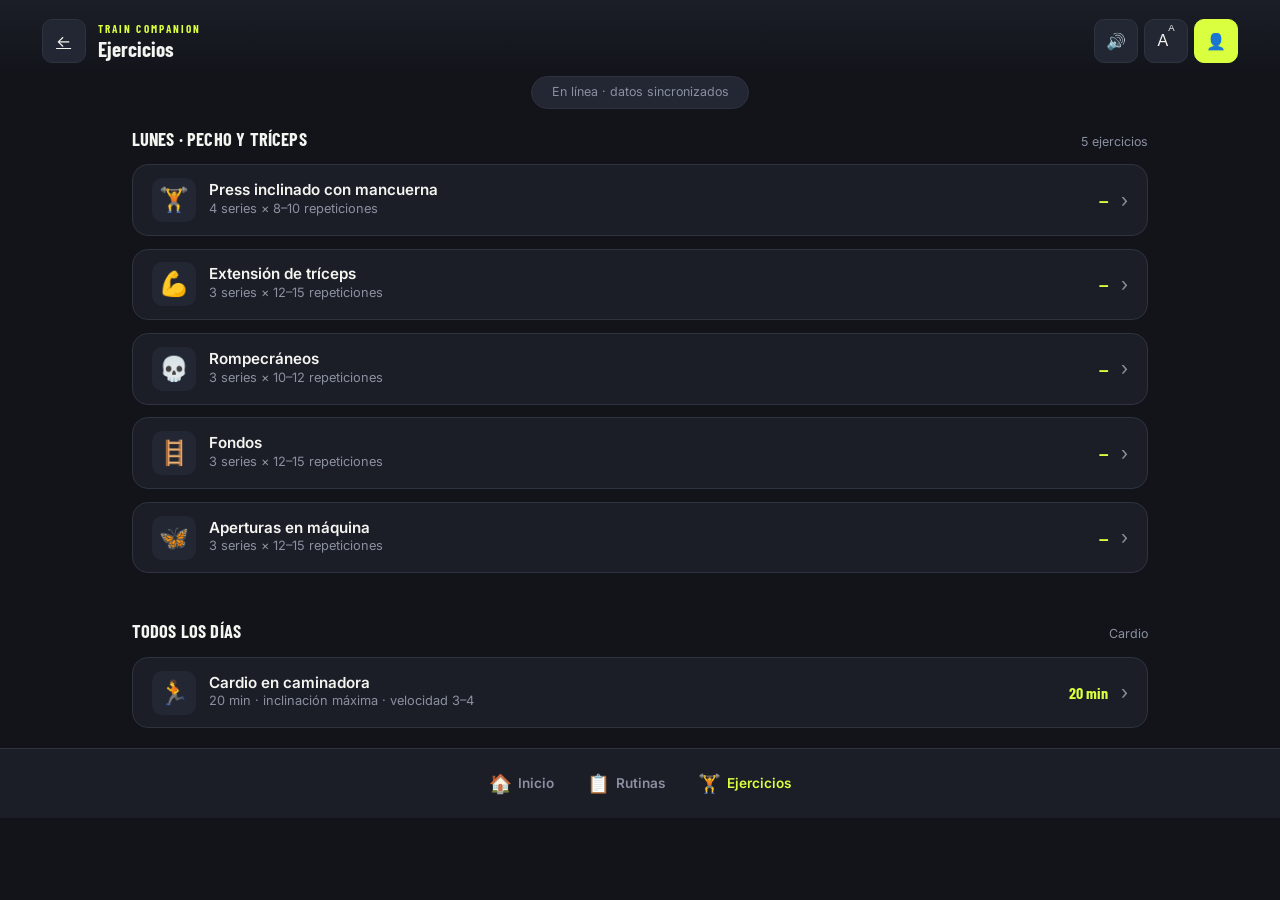
==== ejercicios.html @ c8b64808 "Rutinas y ejercicios" ====
<!DOCTYPE html>
<html lang="es">
<head>
    <meta charset="UTF-8">
    <meta name="viewport" content="width=device-width, initial-scale=1.0">
    <meta name="theme-color" content="#12141A">
    <meta name="description" content="Train Companion: directorio de ejercicios organizados por día.">
    <title>Ejercicios · Train Companion</title>
    <link rel="preconnect" href="https://fonts.googleapis.com">
    <link rel="preconnect" href="https://fonts.gstatic.com" crossorigin>
    <link href="https://fonts.googleapis.com/css2?family=Barlow+Condensed:wght@600;700;800&family=Inter:wght@400;500;600;700&display=swap" rel="stylesheet">
    <link rel="stylesheet" href="css/style.css">
    <link rel="stylesheet" href="css/ejercicios.css">
    <link rel="manifest" href="manifest.json">
</head>
<body>
    <a class="salto-contenido" href="#contenido-principal">Saltar al contenido principal</a>

    <header class="encabezado">
        <a href="index.html" class="btn-icono" aria-label="Volver al inicio">
            <span aria-hidden="true">←</span>
        </a>

        <div class="encabezado__titulo">
            <span class="encabezado__marca">TRAIN COMPANION</span>
            <h1>Ejercicios</h1>
        </div>

        <div class="controles-accesibilidad">
            <button id="btn-leer-voz" class="btn-icono" aria-label="Leer contenido en voz alta">
                <span aria-hidden="true">🔊</span>
            </button>
            <button id="btn-texto-grande" class="btn-icono" aria-label="Aumentar tamaño de texto">
                <span aria-hidden="true">A</span><span aria-hidden="true" class="btn-icono__superindice">A</span>
            </button>
            <button id="btn-perfil" class="btn-icono btn-icono--avatar" aria-label="Ver perfil de usuario">
                <span aria-hidden="true">👤</span>
            </button>
        </div>
    </header>

    <span id="estado-conexion" class="chip-estado chip-estado--offline" role="status" aria-live="polite">
        <span class="chip-estado__punto" aria-hidden="true"></span>
        Sin conexión · guardando localmente
    </span>

    <main id="contenido-principal">
        <section id="ejercicios-lunes" aria-labelledby="titulo-ejercicios-lunes">
            <div class="encabezado-seccion">
                <h2 id="titulo-ejercicios-lunes">Lunes · Pecho y tríceps</h2>
                <span class="etiqueta-seccion">5 ejercicios</span>
            </div>

            <ul class="lista-ejercicios">
                <li class="item-ejercicio">
                    <span class="icono-ejercicio" aria-hidden="true">🏋️</span>
                    <div class="detalle-ejercicio">
                        <h4>Press inclinado con mancuerna</h4>
                        <p>4 series × 8–10 repeticiones</p>
                    </div>
                    <span class="peso-ejercicio">—</span>
                    <span class="flecha-navegacion" aria-hidden="true">›</span>
                </li>
                <li class="item-ejercicio">
                    <span class="icono-ejercicio" aria-hidden="true">💪</span>
                    <div class="detalle-ejercicio">
                        <h4>Extensión de tríceps</h4>
                        <p>3 series × 12–15 repeticiones</p>
                    </div>
                    <span class="peso-ejercicio">—</span>
                    <span class="flecha-navegacion" aria-hidden="true">›</span>
                </li>
                <li class="item-ejercicio">
                    <span class="icono-ejercicio" aria-hidden="true">💀</span>
                    <div class="detalle-ejercicio">
                        <h4>Rompecráneos</h4>
                        <p>3 series × 10–12 repeticiones</p>
                    </div>
                    <span class="peso-ejercicio">—</span>
                    <span class="flecha-navegacion" aria-hidden="true">›</span>
                </li>
                <li class="item-ejercicio">
                    <span class="icono-ejercicio" aria-hidden="true">🪜</span>
                    <div class="detalle-ejercicio">
                        <h4>Fondos</h4>
                        <p>3 series × 12–15 repeticiones</p>
                    </div>
                    <span class="peso-ejercicio">—</span>
                    <span class="flecha-navegacion" aria-hidden="true">›</span>
                </li>
                <li class="item-ejercicio">
                    <span class="icono-ejercicio" aria-hidden="true">🦋</span>
                    <div class="detalle-ejercicio">
                        <h4>Aperturas en máquina</h4>
                        <p>3 series × 12–15 repeticiones</p>
                    </div>
                    <span class="peso-ejercicio">—</span>
                    <span class="flecha-navegacion" aria-hidden="true">›</span>
                </li>
            </ul>
        </section>

        <section id="ejercicios-diarios" aria-labelledby="titulo-ejercicios-diarios">
            <div class="encabezado-seccion">
                <h2 id="titulo-ejercicios-diarios">Todos los días</h2>
                <span class="etiqueta-seccion">Cardio</span>
            </div>

            <ul class="lista-ejercicios">
                <li class="item-ejercicio">
                    <span class="icono-ejercicio" aria-hidden="true">🏃</span>
                    <div class="detalle-ejercicio">
                        <h4>Cardio en caminadora</h4>
                        <p>20 min · inclinación máxima · velocidad 3–4</p>
                    </div>
                    <span class="peso-ejercicio">20 min</span>
                    <span class="flecha-navegacion" aria-hidden="true">›</span>
                </li>
            </ul>
        </section>
    </main>

    <nav id="navegacion-principal" aria-label="Navegación principal">
        <a href="index.html"><span class="icono" aria-hidden="true">🏠</span> Inicio</a>
        <a href="rutinas.html"><span class="icono" aria-hidden="true">📋</span> Rutinas</a>
        <a href="ejercicios.html" class="activo" aria-current="page"><span class="icono" aria-hidden="true">🏋️</span> Ejercicios</a>
    </nav>

    <script src="js/app.js"></script>
</body>
</html>
---- css/style.css ----
:root {
    /* Color */
    --color-fondo: #12141A;
    --color-superficie: #1B1E27;
    --color-superficie-alta: #232733;
    --color-borde: #2E3340;
    --color-texto: #F4F5F0;
    --color-texto-secundario: #8B90A0;
    --color-acento: #D9FF3E;
    --color-acento-oscuro: #9AB82C;
    --color-alerta: #FF5A3C;
    --color-exito: #4CD9A8;
 
    /* Tipografía */
    --fuente-display: "Barlow Condensed", "Arial Narrow", sans-serif;
    --fuente-cuerpo: "Inter", -apple-system, BlinkMacSystemFont, "Segoe UI", sans-serif;
 
    /* Espaciado */
    --espacio-xs: 0.4rem;
    --espacio-sm: 0.8rem;
    --espacio-md: 1.2rem;
    --espacio-lg: 1.8rem;
    --espacio-xl: 2.6rem;
 
    /* Otros */
    --radio-sm: 10px;
    --radio-md: 16px;
    --radio-lg: 22px;
    --altura-nav: 68px;
    --altura-header: 64px;
    --sombra-elevada: 0 12px 28px rgba(0, 0, 0, 0.35);
}
 
/* Modo texto grande, activado por JS */
:root.texto-grande {
    font-size: 112%;
}
 
* {
    box-sizing: border-box;
    margin: 0;
    padding: 0;
}
 
html {
    scroll-behavior: smooth;
}
 
@media (prefers-reduced-motion: reduce) {
    html {
        scroll-behavior: auto;
    }
    * {
        animation-duration: 0.001ms !important;
        transition-duration: 0.001ms !important;
    }
}
 
body {
    background-color: var(--color-fondo);
    color: var(--color-texto);
    font-family: var(--fuente-cuerpo);
    line-height: 1.5;
    padding-bottom: calc(var(--altura-nav) + var(--espacio-md));
    min-height: 100vh;
}
 
h1, h2, h3, h4 {
    font-family: var(--fuente-display);
    font-weight: 700;
    letter-spacing: 0.01em;
    text-transform: uppercase;
    line-height: 1.1;
}
 
/* Utilidad de accesibilidad: salto de contenido */
.salto-contenido {
    position: absolute;
    left: -999px;
    top: auto;
}
 
.salto-contenido:focus {
    position: fixed;
    left: var(--espacio-md);
    top: var(--espacio-md);
    z-index: 200;
    background: var(--color-acento);
    color: var(--color-fondo);
    padding: var(--espacio-sm) var(--espacio-md);
    border-radius: var(--radio-sm);
    font-weight: 700;
}
 
/* Foco visible consistente en toda la app */
a:focus-visible,
button:focus-visible {
    outline: 3px solid var(--color-acento);
    outline-offset: 2px;
    border-radius: var(--radio-sm);
}
 
/* ==========================================================================
   ENCABEZADO
   ========================================================================== */
 
.encabezado {
    display: flex;
    align-items: center;
    gap: var(--espacio-sm);
    padding: var(--espacio-md) var(--espacio-md) var(--espacio-sm);
    background: linear-gradient(180deg, var(--color-superficie) 0%, var(--color-fondo) 100%);
    position: sticky;
    top: 0;
    z-index: 50;
}
 
.encabezado__titulo {
    flex: 1;
    min-width: 0;
}
 
.encabezado__marca {
    display: block;
    font-family: var(--fuente-display);
    font-size: 0.7rem;
    font-weight: 700;
    letter-spacing: 0.18em;
    color: var(--color-acento);
}
 
.encabezado h1 {
    font-size: 1.3rem;
    text-transform: none;
    letter-spacing: normal;
    color: var(--color-texto);
    white-space: nowrap;
    overflow: hidden;
    text-overflow: ellipsis;
}
 
.controles-accesibilidad {
    display: flex;
    gap: var(--espacio-xs);
}
 
.btn-icono {
    width: 40px;
    height: 40px;
    min-width: 44px;
    min-height: 44px;
    display: flex;
    align-items: center;
    justify-content: center;
    background: var(--color-superficie-alta);
    border: 1px solid var(--color-borde);
    border-radius: var(--radio-sm);
    color: var(--color-texto);
    font-size: 1rem;
    cursor: pointer;
    transition: background 0.15s ease, transform 0.1s ease;
}
 
.btn-icono:hover {
    background: var(--color-borde);
}
 
.btn-icono:active {
    transform: scale(0.95);
}
 
.btn-icono__superindice {
    font-size: 0.6rem;
    align-self: flex-start;
    margin-top: 2px;
}
 
.btn-icono--avatar {
    background: var(--color-acento);
    color: var(--color-fondo);
    border-color: var(--color-acento);
}
 
/* Chip de estado de conexión (refleja el modo offline-first del sistema) */
.chip-estado {
    display: flex;
    align-items: center;
    gap: var(--espacio-xs);
    width: fit-content;
    margin: 0 auto var(--espacio-md);
    padding: var(--espacio-xs) var(--espacio-md);
    background: var(--color-superficie-alta);
    border: 1px solid var(--color-borde);
    border-radius: 999px;
    font-size: 0.78rem;
    color: var(--color-texto-secundario);
}
 
.chip-estado__punto {
    width: 8px;
    height: 8px;
    border-radius: 50%;
    background: var(--color-alerta);
    box-shadow: 0 0 0 0 rgba(255, 90, 60, 0.6);
    animation: pulso-estado 2s infinite;
}
 
.chip-estado--online .chip-estado__punto {
    background: var(--color-exito);
    box-shadow: 0 0 0 0 rgba(76, 217, 168, 0.6);
}
 
@keyframes pulso-estado {
    0% { box-shadow: 0 0 0 0 rgba(255, 90, 60, 0.5); }
    70% { box-shadow: 0 0 0 6px rgba(255, 90, 60, 0); }
    100% { box-shadow: 0 0 0 0 rgba(255, 90, 60, 0); }
}
 
/* ==========================================================================
   LAYOUT PRINCIPAL — mobile first
   ========================================================================== */
 
main {
    padding: 0 var(--espacio-md);
    display: flex;
    flex-direction: column;
    gap: var(--espacio-lg);
    max-width: 1100px;
    margin: 0 auto;
}
 
.encabezado-seccion {
    display: flex;
    align-items: baseline;
    justify-content: space-between;
    gap: var(--espacio-sm);
    margin-bottom: var(--espacio-sm);
    flex-wrap: wrap;
}
 
.encabezado-seccion h2 {
    font-size: 1.15rem;
}
 
.etiqueta-seccion {
    font-size: 0.78rem;
    color: var(--color-texto-secundario);
    font-family: var(--fuente-cuerpo);
}
 
section > h2 {
    font-size: 1.15rem;
    margin-bottom: var(--espacio-sm);
}
 
/* ==========================================================================
   TARJETAS DE MÉTRICA (cuadrícula flexible, 2 columnas en móvil)
   ========================================================================== */
 
.cuadricula-metricas {
    display: grid;
    grid-template-columns: repeat(2, 1fr);
    gap: var(--espacio-sm);
    margin-top: var(--espacio-md);
}
 
.tarjeta-metrica {
    background: var(--color-superficie);
    border: 1px solid var(--color-borde);
    border-radius: var(--radio-md);
    padding: var(--espacio-md);
    display: flex;
    flex-direction: column;
    gap: var(--espacio-xs);
    position: relative;
    overflow: hidden;
}
 
.tarjeta-metrica .icono {
    font-size: 1.4rem;
}
 
.tarjeta-metrica h3 {
    font-size: 0.72rem;
    color: var(--color-texto-secundario);
    text-transform: uppercase;
    letter-spacing: 0.06em;
}
 
.tarjeta-metrica p {
    font-family: var(--fuente-display);
    font-size: 1.5rem;
    font-weight: 700;
}
 
.tarjeta-metrica p strong {
    color: var(--color-texto);
}
 
.tarjeta-metrica--acento {
    background: linear-gradient(145deg, var(--color-superficie) 0%, #23271c 100%);
    border-color: var(--color-acento-oscuro);
}
 
.tarjeta-metrica--acento p strong {
    color: var(--color-acento);
}
 
/* ==========================================================================
   RUTINA DE HOY
   ========================================================================== */
 
.lista-ejercicios {
    list-style: none;
    display: flex;
    flex-direction: column;
    gap: var(--espacio-sm);
    margin-bottom: var(--espacio-md);
}
 
.item-ejercicio {
    display: flex;
    align-items: center;
    gap: var(--espacio-sm);
    background: var(--color-superficie);
    border: 1px solid var(--color-borde);
    border-radius: var(--radio-md);
    padding: var(--espacio-sm) var(--espacio-md);
    min-height: 64px;
    cursor: pointer;
    transition: background 0.15s ease, border-color 0.15s ease;
}
 
.item-ejercicio:hover,
.item-ejercicio:focus-visible {
    background: var(--color-superficie-alta);
    border-color: var(--color-acento-oscuro);
}
 
.icono-ejercicio {
    font-size: 1.5rem;
    width: 44px;
    height: 44px;
    display: flex;
    align-items: center;
    justify-content: center;
    background: var(--color-superficie-alta);
    border-radius: var(--radio-sm);
    flex-shrink: 0;
}
 
.detalle-ejercicio {
    flex: 1;
    min-width: 0;
}
 
.detalle-ejercicio h4 {
    font-size: 0.95rem;
    text-transform: none;
    letter-spacing: normal;
    font-weight: 600;
    font-family: var(--fuente-cuerpo);
}
 
.detalle-ejercicio p {
    font-size: 0.8rem;
    color: var(--color-texto-secundario);
}
 
.peso-ejercicio {
    font-family: var(--fuente-display);
    font-weight: 700;
    font-size: 1rem;
    color: var(--color-acento);
    white-space: nowrap;
}
 
.flecha-navegacion {
    color: var(--color-texto-secundario);
    font-size: 1.2rem;
}
 
.btn-principal {
    width: 100%;
    min-height: 52px;
    background: var(--color-acento);
    color: var(--color-fondo);
    border: none;
    border-radius: var(--radio-md);
    font-family: var(--fuente-display);
    font-size: 1rem;
    font-weight: 700;
    letter-spacing: 0.04em;
    text-transform: uppercase;
    cursor: pointer;
    display: flex;
    align-items: center;
    justify-content: center;
    gap: var(--espacio-xs);
    transition: transform 0.1s ease, box-shadow 0.15s ease;
}
 
.btn-principal:hover {
    box-shadow: var(--sombra-elevada);
}
 
.btn-principal:active {
    transform: scale(0.98);
}
 
/* ==========================================================================
   NAVEGACIÓN INFERIOR (estilo app nativa, zonas táctiles grandes)
   ========================================================================== */
 
#navegacion-principal {
    position: fixed;
    bottom: 0;
    left: 0;
    right: 0;
    height: var(--altura-nav);
    background: var(--color-superficie);
    border-top: 1px solid var(--color-borde);
    display: flex;
    justify-content: space-around;
    align-items: center;
    padding: 0 var(--espacio-xs);
    z-index: 100;
    overflow-x: auto;
}
 
#navegacion-principal a {
    flex: 1;
    min-width: 44px;
    min-height: 44px;
    display: flex;
    flex-direction: column;
    align-items: center;
    justify-content: center;
    gap: 2px;
    color: var(--color-texto-secundario);
    text-decoration: none;
    font-size: 0.62rem;
    font-weight: 600;
    padding: var(--espacio-xs) 2px;
}
 
#navegacion-principal a .icono {
    font-size: 1.15rem;
}
 
#navegacion-principal a.activo {
    color: var(--color-acento);
}
 
/* ==========================================================================
   BREAKPOINTS — Tablet / Escritorio
   ========================================================================== */
 
@media (min-width: 640px) {
    .cuadricula-metricas {
        grid-template-columns: repeat(4, 1fr);
    }
}
 
@media (min-width: 900px) {
    body {
        padding-bottom: var(--espacio-xl);
    }
 
    #navegacion-principal {
        position: sticky;
        top: var(--altura-header);
        height: auto;
        justify-content: center;
        gap: var(--espacio-lg);
        padding: var(--espacio-sm) var(--espacio-md);
    }
 
    #navegacion-principal a {
        flex: 0 1 auto;
        flex-direction: row;
        font-size: 0.85rem;
        gap: var(--espacio-xs);
    }
 
    main {
        padding: 0 var(--espacio-xl);
    }
}
 
@media (min-width: 1200px) {
    .encabezado,
    main {
        padding-left: var(--espacio-xl);
        padding-right: var(--espacio-xl);
    }
}
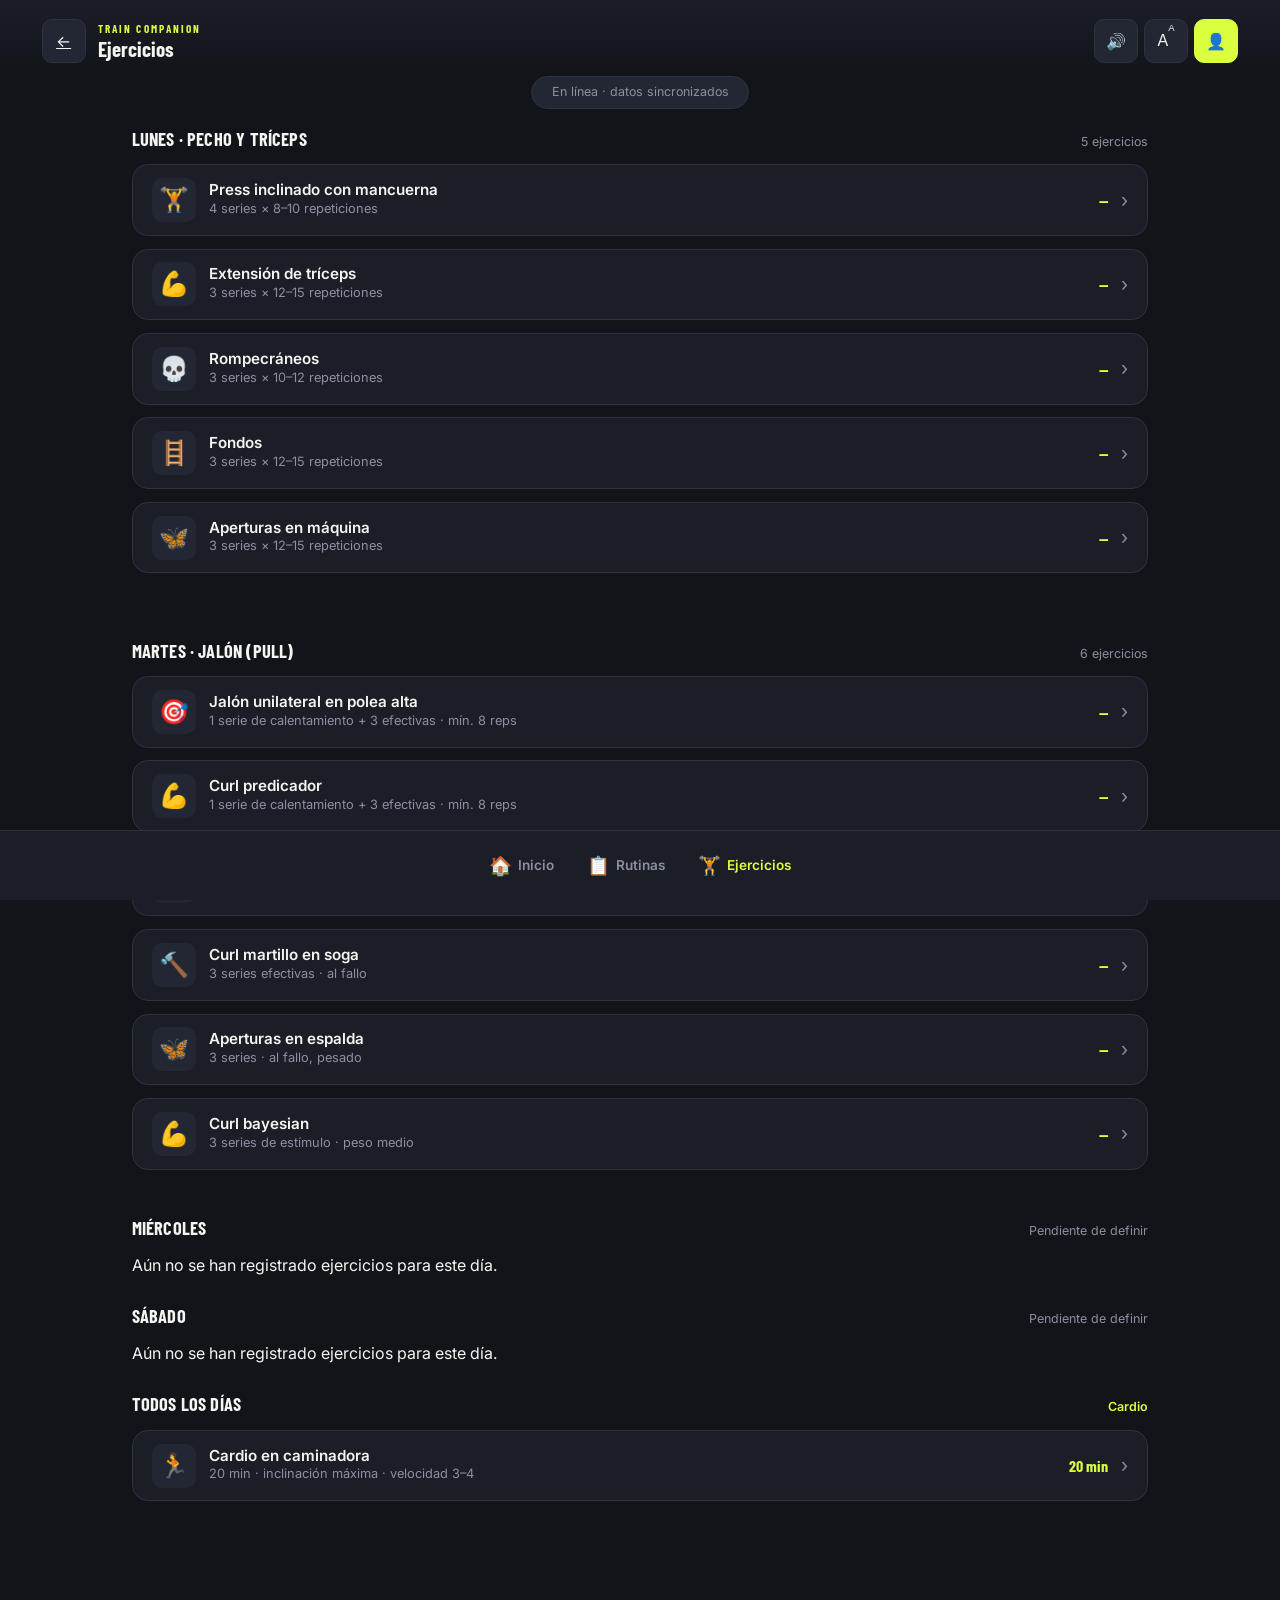
==== commit 6287cda3: "HOLA" ====
--- a/ejercicios.html
+++ b/ejercicios.html
@@ -100,6 +100,86 @@
             </ul>
         </section>
 
+        <section id="ejercicios-martes" aria-labelledby="titulo-ejercicios-martes">
+            <div class="encabezado-seccion">
+                <h2 id="titulo-ejercicios-martes">Martes · Jalón (Pull)</h2>
+                <span class="etiqueta-seccion">6 ejercicios</span>
+            </div>
+
+            <ul class="lista-ejercicios">
+                <li class="item-ejercicio">
+                    <span class="icono-ejercicio" aria-hidden="true">🎯</span>
+                    <div class="detalle-ejercicio">
+                        <h4>Jalón unilateral en polea alta</h4>
+                        <p>1 serie de calentamiento + 3 efectivas · mín. 8 reps</p>
+                    </div>
+                    <span class="peso-ejercicio">—</span>
+                    <span class="flecha-navegacion" aria-hidden="true">›</span>
+                </li>
+                <li class="item-ejercicio">
+                    <span class="icono-ejercicio" aria-hidden="true">💪</span>
+                    <div class="detalle-ejercicio">
+                        <h4>Curl predicador</h4>
+                        <p>1 serie de calentamiento + 3 efectivas · mín. 8 reps</p>
+                    </div>
+                    <span class="peso-ejercicio">—</span>
+                    <span class="flecha-navegacion" aria-hidden="true">›</span>
+                </li>
+                <li class="item-ejercicio">
+                    <span class="icono-ejercicio" aria-hidden="true">🚣</span>
+                    <div class="detalle-ejercicio">
+                        <h4>Remo</h4>
+                        <p>3 series efectivas · mín. 8 reps · pesado, al fallo</p>
+                    </div>
+                    <span class="peso-ejercicio">—</span>
+                    <span class="flecha-navegacion" aria-hidden="true">›</span>
+                </li>
+                <li class="item-ejercicio">
+                    <span class="icono-ejercicio" aria-hidden="true">🔨</span>
+                    <div class="detalle-ejercicio">
+                        <h4>Curl martillo en soga</h4>
+                        <p>3 series efectivas · al fallo</p>
+                    </div>
+                    <span class="peso-ejercicio">—</span>
+                    <span class="flecha-navegacion" aria-hidden="true">›</span>
+                </li>
+                <li class="item-ejercicio">
+                    <span class="icono-ejercicio" aria-hidden="true">🦋</span>
+                    <div class="detalle-ejercicio">
+                        <h4>Aperturas en espalda</h4>
+                        <p>3 series · al fallo, pesado</p>
+                    </div>
+                    <span class="peso-ejercicio">—</span>
+                    <span class="flecha-navegacion" aria-hidden="true">›</span>
+                </li>
+                <li class="item-ejercicio">
+                    <span class="icono-ejercicio" aria-hidden="true">💪</span>
+                    <div class="detalle-ejercicio">
+                        <h4>Curl bayesian</h4>
+                        <p>3 series de estímulo · peso medio</p>
+                    </div>
+                    <span class="peso-ejercicio">—</span>
+                    <span class="flecha-navegacion" aria-hidden="true">›</span>
+                </li>
+            </ul>
+        </section>
+
+        <section id="ejercicios-miercoles" aria-labelledby="titulo-ejercicios-miercoles">
+            <div class="encabezado-seccion">
+                <h2 id="titulo-ejercicios-miercoles">Miércoles</h2>
+                <span class="etiqueta-seccion etiqueta-seccion--pendiente">Pendiente de definir</span>
+            </div>
+            <p class="aviso-pendiente">Aún no se han registrado ejercicios para este día.</p>
+        </section>
+
+        <section id="ejercicios-sabado" aria-labelledby="titulo-ejercicios-sabado">
+            <div class="encabezado-seccion">
+                <h2 id="titulo-ejercicios-sabado">Sábado</h2>
+                <span class="etiqueta-seccion etiqueta-seccion--pendiente">Pendiente de definir</span>
+            </div>
+            <p class="aviso-pendiente">Aún no se han registrado ejercicios para este día.</p>
+        </section>
+
         <section id="ejercicios-diarios" aria-labelledby="titulo-ejercicios-diarios">
             <div class="encabezado-seccion">
                 <h2 id="titulo-ejercicios-diarios">Todos los días</h2>
--- a/css/ejercicios.css
+++ b/css/ejercicios.css
@@ -0,0 +1,15 @@
+/* ==========================================================================
+   EJERCICIOS.HTML — Estilos específicos del directorio de ejercicios
+   Reutiliza .lista-ejercicios y .item-ejercicio definidos en style.css;
+   aquí solo se ajusta el espaciado entre secciones agrupadas por día.
+   ========================================================================== */
+
+#ejercicios-lunes,
+#ejercicios-diarios {
+    margin-bottom: var(--espacio-md);
+}
+
+#ejercicios-diarios .etiqueta-seccion {
+    color: var(--color-acento);
+    font-weight: 600;
+}
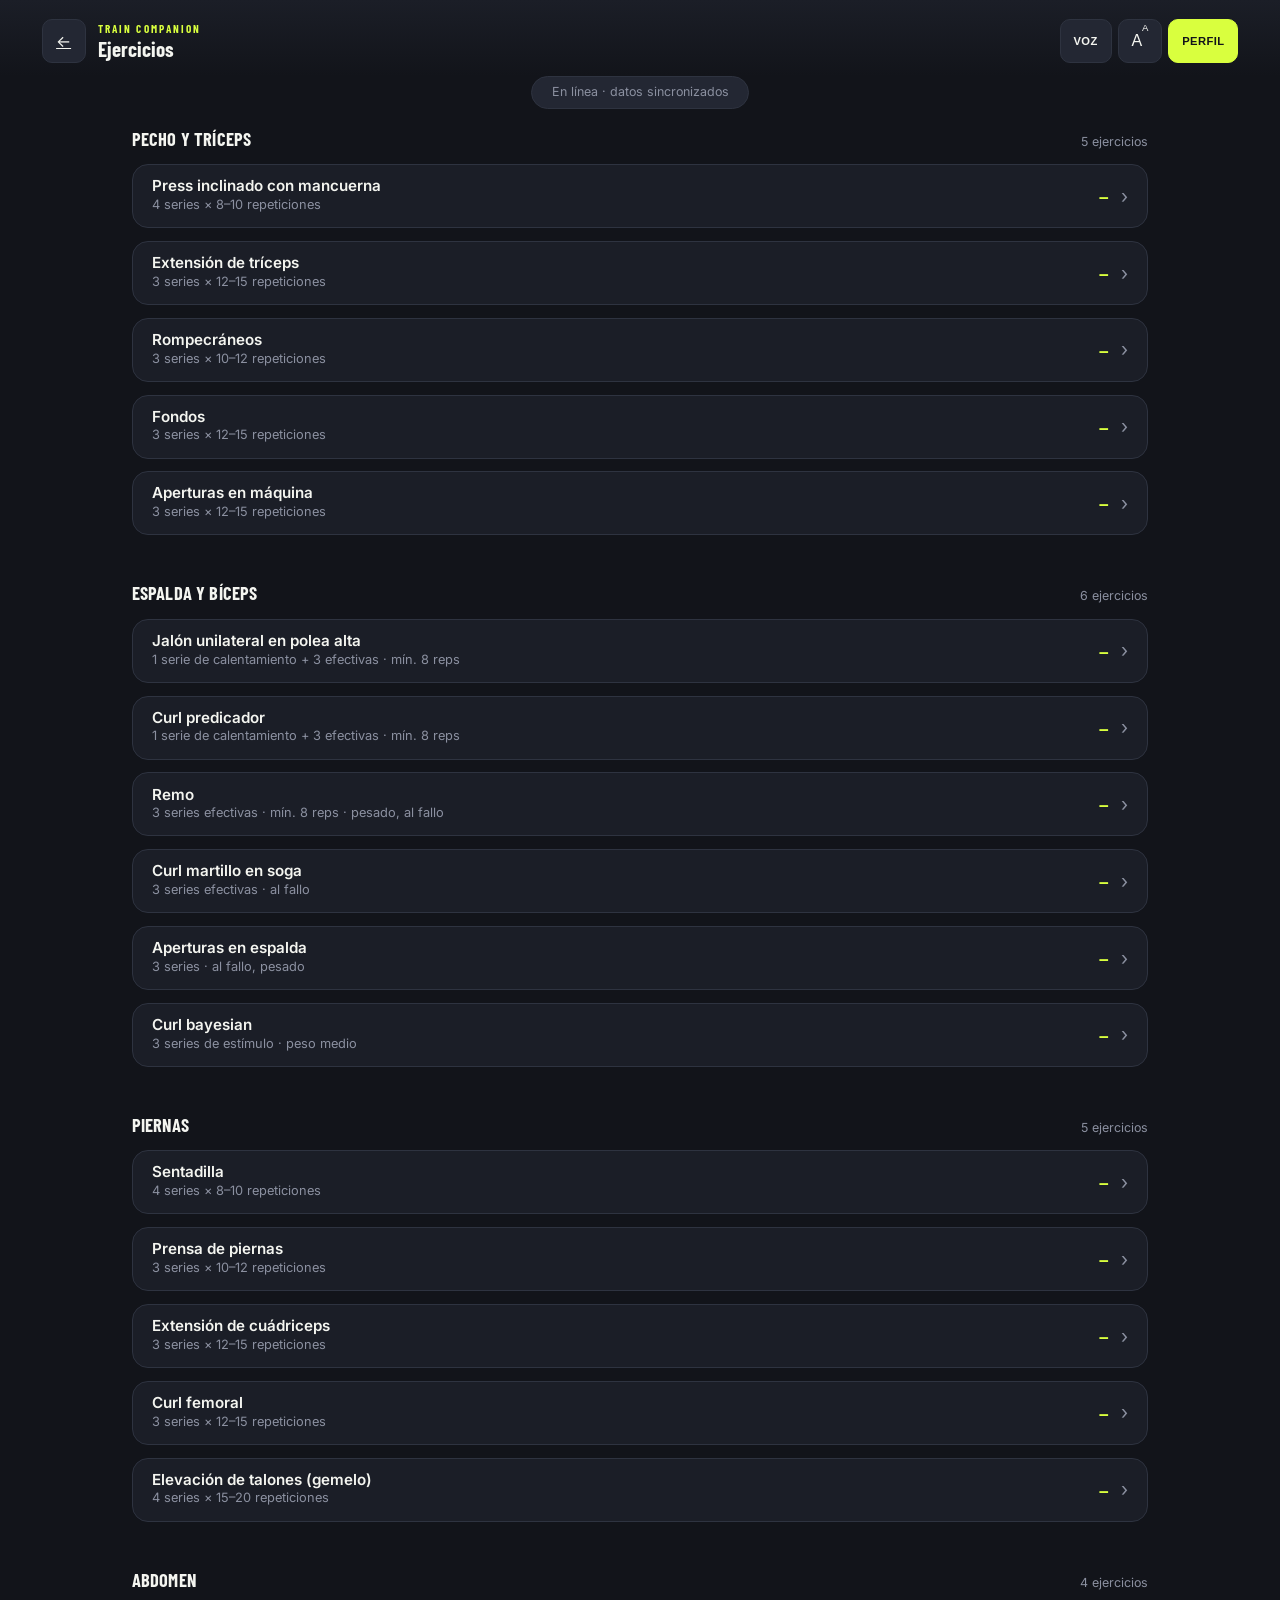
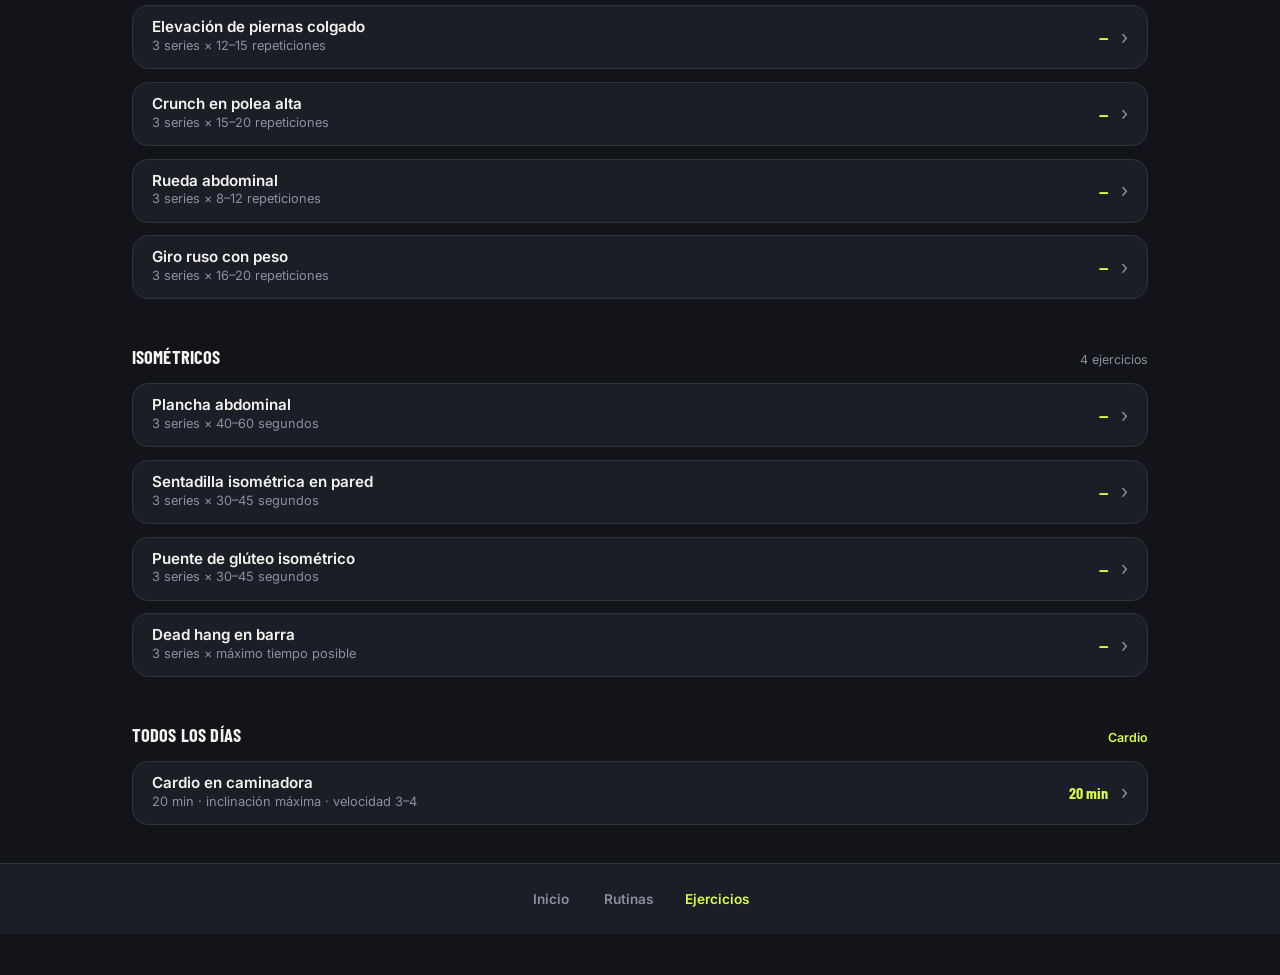
==== commit cfecb689: "OA" ====
--- a/ejercicios.html
+++ b/ejercicios.html
@@ -4,7 +4,7 @@
     <meta charset="UTF-8">
     <meta name="viewport" content="width=device-width, initial-scale=1.0">
     <meta name="theme-color" content="#12141A">
-    <meta name="description" content="Train Companion: directorio de ejercicios organizados por día.">
+    <meta name="description" content="Train Companion: directorio de ejercicios organizados por grupo muscular.">
     <title>Ejercicios · Train Companion</title>
     <link rel="preconnect" href="https://fonts.googleapis.com">
     <link rel="preconnect" href="https://fonts.gstatic.com" crossorigin>
@@ -17,8 +17,8 @@
     <a class="salto-contenido" href="#contenido-principal">Saltar al contenido principal</a>
 
     <header class="encabezado">
-        <a href="index.html" class="btn-icono" aria-label="Volver al inicio">
-            <span aria-hidden="true">←</span>
+        <a href="inicio.html" class="btn-icono" aria-label="Volver al inicio">
+            <span aria-hidden="true">&larr;</span>
         </a>
 
         <div class="encabezado__titulo">
@@ -27,14 +27,14 @@
         </div>
 
         <div class="controles-accesibilidad">
-            <button id="btn-leer-voz" class="btn-icono" aria-label="Leer contenido en voz alta">
-                <span aria-hidden="true">🔊</span>
+            <button id="btn-leer-voz" class="btn-icono btn-icono--texto" aria-label="Leer contenido en voz alta">
+                Voz
             </button>
             <button id="btn-texto-grande" class="btn-icono" aria-label="Aumentar tamaño de texto">
                 <span aria-hidden="true">A</span><span aria-hidden="true" class="btn-icono__superindice">A</span>
             </button>
-            <button id="btn-perfil" class="btn-icono btn-icono--avatar" aria-label="Ver perfil de usuario">
-                <span aria-hidden="true">👤</span>
+            <button id="btn-perfil" class="btn-icono btn-icono--avatar btn-icono--texto" aria-label="Ver perfil de usuario">
+                Perfil
             </button>
         </div>
     </header>
@@ -45,15 +45,14 @@
     </span>
 
     <main id="contenido-principal">
-        <section id="ejercicios-lunes" aria-labelledby="titulo-ejercicios-lunes">
-            <div class="encabezado-seccion">
-                <h2 id="titulo-ejercicios-lunes">Lunes · Pecho y tríceps</h2>
+        <section id="ejercicios-pecho" aria-labelledby="titulo-ejercicios-pecho">
+            <div class="encabezado-seccion">
+                <h2 id="titulo-ejercicios-pecho">Pecho y tríceps</h2>
                 <span class="etiqueta-seccion">5 ejercicios</span>
             </div>
 
             <ul class="lista-ejercicios">
                 <li class="item-ejercicio">
-                    <span class="icono-ejercicio" aria-hidden="true">🏋️</span>
                     <div class="detalle-ejercicio">
                         <h4>Press inclinado con mancuerna</h4>
                         <p>4 series × 8–10 repeticiones</p>
@@ -62,7 +61,6 @@
                     <span class="flecha-navegacion" aria-hidden="true">›</span>
                 </li>
                 <li class="item-ejercicio">
-                    <span class="icono-ejercicio" aria-hidden="true">💪</span>
                     <div class="detalle-ejercicio">
                         <h4>Extensión de tríceps</h4>
                         <p>3 series × 12–15 repeticiones</p>
@@ -71,7 +69,6 @@
                     <span class="flecha-navegacion" aria-hidden="true">›</span>
                 </li>
                 <li class="item-ejercicio">
-                    <span class="icono-ejercicio" aria-hidden="true">💀</span>
                     <div class="detalle-ejercicio">
                         <h4>Rompecráneos</h4>
                         <p>3 series × 10–12 repeticiones</p>
@@ -80,7 +77,6 @@
                     <span class="flecha-navegacion" aria-hidden="true">›</span>
                 </li>
                 <li class="item-ejercicio">
-                    <span class="icono-ejercicio" aria-hidden="true">🪜</span>
                     <div class="detalle-ejercicio">
                         <h4>Fondos</h4>
                         <p>3 series × 12–15 repeticiones</p>
@@ -89,7 +85,6 @@
                     <span class="flecha-navegacion" aria-hidden="true">›</span>
                 </li>
                 <li class="item-ejercicio">
-                    <span class="icono-ejercicio" aria-hidden="true">🦋</span>
                     <div class="detalle-ejercicio">
                         <h4>Aperturas en máquina</h4>
                         <p>3 series × 12–15 repeticiones</p>
@@ -100,15 +95,14 @@
             </ul>
         </section>
 
-        <section id="ejercicios-martes" aria-labelledby="titulo-ejercicios-martes">
-            <div class="encabezado-seccion">
-                <h2 id="titulo-ejercicios-martes">Martes · Jalón (Pull)</h2>
+        <section id="ejercicios-espalda" aria-labelledby="titulo-ejercicios-espalda">
+            <div class="encabezado-seccion">
+                <h2 id="titulo-ejercicios-espalda">Espalda y bíceps</h2>
                 <span class="etiqueta-seccion">6 ejercicios</span>
             </div>
 
             <ul class="lista-ejercicios">
                 <li class="item-ejercicio">
-                    <span class="icono-ejercicio" aria-hidden="true">🎯</span>
                     <div class="detalle-ejercicio">
                         <h4>Jalón unilateral en polea alta</h4>
                         <p>1 serie de calentamiento + 3 efectivas · mín. 8 reps</p>
@@ -117,7 +111,6 @@
                     <span class="flecha-navegacion" aria-hidden="true">›</span>
                 </li>
                 <li class="item-ejercicio">
-                    <span class="icono-ejercicio" aria-hidden="true">💪</span>
                     <div class="detalle-ejercicio">
                         <h4>Curl predicador</h4>
                         <p>1 serie de calentamiento + 3 efectivas · mín. 8 reps</p>
@@ -126,7 +119,6 @@
                     <span class="flecha-navegacion" aria-hidden="true">›</span>
                 </li>
                 <li class="item-ejercicio">
-                    <span class="icono-ejercicio" aria-hidden="true">🚣</span>
                     <div class="detalle-ejercicio">
                         <h4>Remo</h4>
                         <p>3 series efectivas · mín. 8 reps · pesado, al fallo</p>
@@ -135,7 +127,6 @@
                     <span class="flecha-navegacion" aria-hidden="true">›</span>
                 </li>
                 <li class="item-ejercicio">
-                    <span class="icono-ejercicio" aria-hidden="true">🔨</span>
                     <div class="detalle-ejercicio">
                         <h4>Curl martillo en soga</h4>
                         <p>3 series efectivas · al fallo</p>
@@ -144,7 +135,6 @@
                     <span class="flecha-navegacion" aria-hidden="true">›</span>
                 </li>
                 <li class="item-ejercicio">
-                    <span class="icono-ejercicio" aria-hidden="true">🦋</span>
                     <div class="detalle-ejercicio">
                         <h4>Aperturas en espalda</h4>
                         <p>3 series · al fallo, pesado</p>
@@ -153,7 +143,6 @@
                     <span class="flecha-navegacion" aria-hidden="true">›</span>
                 </li>
                 <li class="item-ejercicio">
-                    <span class="icono-ejercicio" aria-hidden="true">💪</span>
                     <div class="detalle-ejercicio">
                         <h4>Curl bayesian</h4>
                         <p>3 series de estímulo · peso medio</p>
@@ -164,20 +153,138 @@
             </ul>
         </section>
 
-        <section id="ejercicios-miercoles" aria-labelledby="titulo-ejercicios-miercoles">
-            <div class="encabezado-seccion">
-                <h2 id="titulo-ejercicios-miercoles">Miércoles</h2>
-                <span class="etiqueta-seccion etiqueta-seccion--pendiente">Pendiente de definir</span>
-            </div>
-            <p class="aviso-pendiente">Aún no se han registrado ejercicios para este día.</p>
-        </section>
-
-        <section id="ejercicios-sabado" aria-labelledby="titulo-ejercicios-sabado">
-            <div class="encabezado-seccion">
-                <h2 id="titulo-ejercicios-sabado">Sábado</h2>
-                <span class="etiqueta-seccion etiqueta-seccion--pendiente">Pendiente de definir</span>
-            </div>
-            <p class="aviso-pendiente">Aún no se han registrado ejercicios para este día.</p>
+        <section id="ejercicios-piernas" aria-labelledby="titulo-ejercicios-piernas">
+            <div class="encabezado-seccion">
+                <h2 id="titulo-ejercicios-piernas">Piernas</h2>
+                <span class="etiqueta-seccion">5 ejercicios</span>
+            </div>
+
+            <ul class="lista-ejercicios">
+                <li class="item-ejercicio">
+                    <div class="detalle-ejercicio">
+                        <h4>Sentadilla</h4>
+                        <p>4 series × 8–10 repeticiones</p>
+                    </div>
+                    <span class="peso-ejercicio">—</span>
+                    <span class="flecha-navegacion" aria-hidden="true">›</span>
+                </li>
+                <li class="item-ejercicio">
+                    <div class="detalle-ejercicio">
+                        <h4>Prensa de piernas</h4>
+                        <p>3 series × 10–12 repeticiones</p>
+                    </div>
+                    <span class="peso-ejercicio">—</span>
+                    <span class="flecha-navegacion" aria-hidden="true">›</span>
+                </li>
+                <li class="item-ejercicio">
+                    <div class="detalle-ejercicio">
+                        <h4>Extensión de cuádriceps</h4>
+                        <p>3 series × 12–15 repeticiones</p>
+                    </div>
+                    <span class="peso-ejercicio">—</span>
+                    <span class="flecha-navegacion" aria-hidden="true">›</span>
+                </li>
+                <li class="item-ejercicio">
+                    <div class="detalle-ejercicio">
+                        <h4>Curl femoral</h4>
+                        <p>3 series × 12–15 repeticiones</p>
+                    </div>
+                    <span class="peso-ejercicio">—</span>
+                    <span class="flecha-navegacion" aria-hidden="true">›</span>
+                </li>
+                <li class="item-ejercicio">
+                    <div class="detalle-ejercicio">
+                        <h4>Elevación de talones (gemelo)</h4>
+                        <p>4 series × 15–20 repeticiones</p>
+                    </div>
+                    <span class="peso-ejercicio">—</span>
+                    <span class="flecha-navegacion" aria-hidden="true">›</span>
+                </li>
+            </ul>
+        </section>
+
+        <section id="ejercicios-abdomen" aria-labelledby="titulo-ejercicios-abdomen">
+            <div class="encabezado-seccion">
+                <h2 id="titulo-ejercicios-abdomen">Abdomen</h2>
+                <span class="etiqueta-seccion">4 ejercicios</span>
+            </div>
+
+            <ul class="lista-ejercicios">
+                <li class="item-ejercicio">
+                    <div class="detalle-ejercicio">
+                        <h4>Elevación de piernas colgado</h4>
+                        <p>3 series × 12–15 repeticiones</p>
+                    </div>
+                    <span class="peso-ejercicio">—</span>
+                    <span class="flecha-navegacion" aria-hidden="true">›</span>
+                </li>
+                <li class="item-ejercicio">
+                    <div class="detalle-ejercicio">
+                        <h4>Crunch en polea alta</h4>
+                        <p>3 series × 15–20 repeticiones</p>
+                    </div>
+                    <span class="peso-ejercicio">—</span>
+                    <span class="flecha-navegacion" aria-hidden="true">›</span>
+                </li>
+                <li class="item-ejercicio">
+                    <div class="detalle-ejercicio">
+                        <h4>Rueda abdominal</h4>
+                        <p>3 series × 8–12 repeticiones</p>
+                    </div>
+                    <span class="peso-ejercicio">—</span>
+                    <span class="flecha-navegacion" aria-hidden="true">›</span>
+                </li>
+                <li class="item-ejercicio">
+                    <div class="detalle-ejercicio">
+                        <h4>Giro ruso con peso</h4>
+                        <p>3 series × 16–20 repeticiones</p>
+                    </div>
+                    <span class="peso-ejercicio">—</span>
+                    <span class="flecha-navegacion" aria-hidden="true">›</span>
+                </li>
+            </ul>
+        </section>
+
+        <section id="ejercicios-isometricos" aria-labelledby="titulo-ejercicios-isometricos">
+            <div class="encabezado-seccion">
+                <h2 id="titulo-ejercicios-isometricos">Isométricos</h2>
+                <span class="etiqueta-seccion">4 ejercicios</span>
+            </div>
+
+            <ul class="lista-ejercicios">
+                <li class="item-ejercicio">
+                    <div class="detalle-ejercicio">
+                        <h4>Plancha abdominal</h4>
+                        <p>3 series × 40–60 segundos</p>
+                    </div>
+                    <span class="peso-ejercicio">—</span>
+                    <span class="flecha-navegacion" aria-hidden="true">›</span>
+                </li>
+                <li class="item-ejercicio">
+                    <div class="detalle-ejercicio">
+                        <h4>Sentadilla isométrica en pared</h4>
+                        <p>3 series × 30–45 segundos</p>
+                    </div>
+                    <span class="peso-ejercicio">—</span>
+                    <span class="flecha-navegacion" aria-hidden="true">›</span>
+                </li>
+                <li class="item-ejercicio">
+                    <div class="detalle-ejercicio">
+                        <h4>Puente de glúteo isométrico</h4>
+                        <p>3 series × 30–45 segundos</p>
+                    </div>
+                    <span class="peso-ejercicio">—</span>
+                    <span class="flecha-navegacion" aria-hidden="true">›</span>
+                </li>
+                <li class="item-ejercicio">
+                    <div class="detalle-ejercicio">
+                        <h4>Dead hang en barra</h4>
+                        <p>3 series × máximo tiempo posible</p>
+                    </div>
+                    <span class="peso-ejercicio">—</span>
+                    <span class="flecha-navegacion" aria-hidden="true">›</span>
+                </li>
+            </ul>
         </section>
 
         <section id="ejercicios-diarios" aria-labelledby="titulo-ejercicios-diarios">
@@ -188,7 +295,6 @@
 
             <ul class="lista-ejercicios">
                 <li class="item-ejercicio">
-                    <span class="icono-ejercicio" aria-hidden="true">🏃</span>
                     <div class="detalle-ejercicio">
                         <h4>Cardio en caminadora</h4>
                         <p>20 min · inclinación máxima · velocidad 3–4</p>
@@ -201,9 +307,9 @@
     </main>
 
     <nav id="navegacion-principal" aria-label="Navegación principal">
-        <a href="index.html"><span class="icono" aria-hidden="true">🏠</span> Inicio</a>
-        <a href="rutinas.html"><span class="icono" aria-hidden="true">📋</span> Rutinas</a>
-        <a href="ejercicios.html" class="activo" aria-current="page"><span class="icono" aria-hidden="true">🏋️</span> Ejercicios</a>
+        <a href="inicio.html">Inicio</a>
+        <a href="rutinas.html">Rutinas</a>
+        <a href="ejercicios.html" class="activo" aria-current="page">Ejercicios</a>
     </nav>
 
     <script src="js/app.js"></script>
--- a/css/style.css
+++ b/css/style.css
@@ -1,3 +1,10 @@
+/* ==========================================================================
+   TRAIN COMPANION — Sistema de diseño
+   Paleta: fondo casi-negro azulado, acento lima eléctrico (energía/gym),
+   acento naranja (calor/esfuerzo). Tipografía condensada para números
+   y titulares (carácter deportivo), Inter para lectura de datos.
+   ========================================================================== */
+
 :root {
     /* Color */
     --color-fondo: #12141A;
@@ -10,18 +17,18 @@
     --color-acento-oscuro: #9AB82C;
     --color-alerta: #FF5A3C;
     --color-exito: #4CD9A8;
- 
+
     /* Tipografía */
     --fuente-display: "Barlow Condensed", "Arial Narrow", sans-serif;
     --fuente-cuerpo: "Inter", -apple-system, BlinkMacSystemFont, "Segoe UI", sans-serif;
- 
+
     /* Espaciado */
     --espacio-xs: 0.4rem;
     --espacio-sm: 0.8rem;
     --espacio-md: 1.2rem;
     --espacio-lg: 1.8rem;
     --espacio-xl: 2.6rem;
- 
+
     /* Otros */
     --radio-sm: 10px;
     --radio-md: 16px;
@@ -30,22 +37,29 @@
     --altura-header: 64px;
     --sombra-elevada: 0 12px 28px rgba(0, 0, 0, 0.35);
 }
- 
+
 /* Modo texto grande, activado por JS */
 :root.texto-grande {
     font-size: 112%;
 }
- 
+
 * {
     box-sizing: border-box;
     margin: 0;
     padding: 0;
 }
- 
+
 html {
     scroll-behavior: smooth;
-}
- 
+    -webkit-text-size-adjust: 100%;
+}
+
+html,
+body {
+    max-width: 100%;
+    overflow-x: hidden;
+}
+
 @media (prefers-reduced-motion: reduce) {
     html {
         scroll-behavior: auto;
@@ -55,7 +69,7 @@
         transition-duration: 0.001ms !important;
     }
 }
- 
+
 body {
     background-color: var(--color-fondo);
     color: var(--color-texto);
@@ -64,7 +78,7 @@
     padding-bottom: calc(var(--altura-nav) + var(--espacio-md));
     min-height: 100vh;
 }
- 
+
 h1, h2, h3, h4 {
     font-family: var(--fuente-display);
     font-weight: 700;
@@ -72,14 +86,14 @@
     text-transform: uppercase;
     line-height: 1.1;
 }
- 
+
 /* Utilidad de accesibilidad: salto de contenido */
 .salto-contenido {
     position: absolute;
     left: -999px;
     top: auto;
 }
- 
+
 .salto-contenido:focus {
     position: fixed;
     left: var(--espacio-md);
@@ -91,7 +105,7 @@
     border-radius: var(--radio-sm);
     font-weight: 700;
 }
- 
+
 /* Foco visible consistente en toda la app */
 a:focus-visible,
 button:focus-visible {
@@ -99,11 +113,11 @@
     outline-offset: 2px;
     border-radius: var(--radio-sm);
 }
- 
+
 /* ==========================================================================
    ENCABEZADO
    ========================================================================== */
- 
+
 .encabezado {
     display: flex;
     align-items: center;
@@ -114,12 +128,12 @@
     top: 0;
     z-index: 50;
 }
- 
+
 .encabezado__titulo {
     flex: 1;
     min-width: 0;
 }
- 
+
 .encabezado__marca {
     display: block;
     font-family: var(--fuente-display);
@@ -128,7 +142,7 @@
     letter-spacing: 0.18em;
     color: var(--color-acento);
 }
- 
+
 .encabezado h1 {
     font-size: 1.3rem;
     text-transform: none;
@@ -138,12 +152,12 @@
     overflow: hidden;
     text-overflow: ellipsis;
 }
- 
+
 .controles-accesibilidad {
     display: flex;
     gap: var(--espacio-xs);
 }
- 
+
 .btn-icono {
     width: 40px;
     height: 40px;
@@ -160,27 +174,37 @@
     cursor: pointer;
     transition: background 0.15s ease, transform 0.1s ease;
 }
- 
+
 .btn-icono:hover {
     background: var(--color-borde);
 }
- 
+
 .btn-icono:active {
     transform: scale(0.95);
 }
- 
+
 .btn-icono__superindice {
     font-size: 0.6rem;
     align-self: flex-start;
     margin-top: 2px;
 }
- 
+
 .btn-icono--avatar {
     background: var(--color-acento);
     color: var(--color-fondo);
     border-color: var(--color-acento);
 }
- 
+
+.btn-icono--texto {
+    width: auto;
+    padding: 0 var(--espacio-sm);
+    font-size: 0.7rem;
+    font-weight: 700;
+    text-transform: uppercase;
+    letter-spacing: 0.04em;
+    white-space: nowrap;
+}
+
 /* Chip de estado de conexión (refleja el modo offline-first del sistema) */
 .chip-estado {
     display: flex;
@@ -195,7 +219,7 @@
     font-size: 0.78rem;
     color: var(--color-texto-secundario);
 }
- 
+
 .chip-estado__punto {
     width: 8px;
     height: 8px;
@@ -204,22 +228,22 @@
     box-shadow: 0 0 0 0 rgba(255, 90, 60, 0.6);
     animation: pulso-estado 2s infinite;
 }
- 
+
 .chip-estado--online .chip-estado__punto {
     background: var(--color-exito);
     box-shadow: 0 0 0 0 rgba(76, 217, 168, 0.6);
 }
- 
+
 @keyframes pulso-estado {
     0% { box-shadow: 0 0 0 0 rgba(255, 90, 60, 0.5); }
     70% { box-shadow: 0 0 0 6px rgba(255, 90, 60, 0); }
     100% { box-shadow: 0 0 0 0 rgba(255, 90, 60, 0); }
 }
- 
+
 /* ==========================================================================
    LAYOUT PRINCIPAL — mobile first
    ========================================================================== */
- 
+
 main {
     padding: 0 var(--espacio-md);
     display: flex;
@@ -228,7 +252,7 @@
     max-width: 1100px;
     margin: 0 auto;
 }
- 
+
 .encabezado-seccion {
     display: flex;
     align-items: baseline;
@@ -237,33 +261,33 @@
     margin-bottom: var(--espacio-sm);
     flex-wrap: wrap;
 }
- 
+
 .encabezado-seccion h2 {
     font-size: 1.15rem;
 }
- 
+
 .etiqueta-seccion {
     font-size: 0.78rem;
     color: var(--color-texto-secundario);
     font-family: var(--fuente-cuerpo);
 }
- 
+
 section > h2 {
     font-size: 1.15rem;
     margin-bottom: var(--espacio-sm);
 }
- 
+
 /* ==========================================================================
    TARJETAS DE MÉTRICA (cuadrícula flexible, 2 columnas en móvil)
    ========================================================================== */
- 
+
 .cuadricula-metricas {
     display: grid;
     grid-template-columns: repeat(2, 1fr);
     gap: var(--espacio-sm);
     margin-top: var(--espacio-md);
 }
- 
+
 .tarjeta-metrica {
     background: var(--color-superficie);
     border: 1px solid var(--color-borde);
@@ -275,41 +299,41 @@
     position: relative;
     overflow: hidden;
 }
- 
+
 .tarjeta-metrica .icono {
     font-size: 1.4rem;
 }
- 
+
 .tarjeta-metrica h3 {
     font-size: 0.72rem;
     color: var(--color-texto-secundario);
     text-transform: uppercase;
     letter-spacing: 0.06em;
 }
- 
+
 .tarjeta-metrica p {
     font-family: var(--fuente-display);
     font-size: 1.5rem;
     font-weight: 700;
 }
- 
+
 .tarjeta-metrica p strong {
     color: var(--color-texto);
 }
- 
+
 .tarjeta-metrica--acento {
     background: linear-gradient(145deg, var(--color-superficie) 0%, #23271c 100%);
     border-color: var(--color-acento-oscuro);
 }
- 
+
 .tarjeta-metrica--acento p strong {
     color: var(--color-acento);
 }
- 
+
 /* ==========================================================================
    RUTINA DE HOY
    ========================================================================== */
- 
+
 .lista-ejercicios {
     list-style: none;
     display: flex;
@@ -317,7 +341,7 @@
     gap: var(--espacio-sm);
     margin-bottom: var(--espacio-md);
 }
- 
+
 .item-ejercicio {
     display: flex;
     align-items: center;
@@ -330,13 +354,13 @@
     cursor: pointer;
     transition: background 0.15s ease, border-color 0.15s ease;
 }
- 
+
 .item-ejercicio:hover,
 .item-ejercicio:focus-visible {
     background: var(--color-superficie-alta);
     border-color: var(--color-acento-oscuro);
 }
- 
+
 .icono-ejercicio {
     font-size: 1.5rem;
     width: 44px;
@@ -348,12 +372,12 @@
     border-radius: var(--radio-sm);
     flex-shrink: 0;
 }
- 
+
 .detalle-ejercicio {
     flex: 1;
     min-width: 0;
 }
- 
+
 .detalle-ejercicio h4 {
     font-size: 0.95rem;
     text-transform: none;
@@ -361,12 +385,12 @@
     font-weight: 600;
     font-family: var(--fuente-cuerpo);
 }
- 
+
 .detalle-ejercicio p {
     font-size: 0.8rem;
     color: var(--color-texto-secundario);
 }
- 
+
 .peso-ejercicio {
     font-family: var(--fuente-display);
     font-weight: 700;
@@ -374,12 +398,12 @@
     color: var(--color-acento);
     white-space: nowrap;
 }
- 
+
 .flecha-navegacion {
     color: var(--color-texto-secundario);
     font-size: 1.2rem;
 }
- 
+
 .btn-principal {
     width: 100%;
     min-height: 52px;
@@ -399,19 +423,19 @@
     gap: var(--espacio-xs);
     transition: transform 0.1s ease, box-shadow 0.15s ease;
 }
- 
+
 .btn-principal:hover {
     box-shadow: var(--sombra-elevada);
 }
- 
+
 .btn-principal:active {
     transform: scale(0.98);
 }
- 
+
 /* ==========================================================================
    NAVEGACIÓN INFERIOR (estilo app nativa, zonas táctiles grandes)
    ========================================================================== */
- 
+
 #navegacion-principal {
     position: fixed;
     bottom: 0;
@@ -427,7 +451,7 @@
     z-index: 100;
     overflow-x: auto;
 }
- 
+
 #navegacion-principal a {
     flex: 1;
     min-width: 44px;
@@ -443,30 +467,30 @@
     font-weight: 600;
     padding: var(--espacio-xs) 2px;
 }
- 
+
 #navegacion-principal a .icono {
     font-size: 1.15rem;
 }
- 
+
 #navegacion-principal a.activo {
     color: var(--color-acento);
 }
- 
+
 /* ==========================================================================
    BREAKPOINTS — Tablet / Escritorio
    ========================================================================== */
- 
+
 @media (min-width: 640px) {
     .cuadricula-metricas {
         grid-template-columns: repeat(4, 1fr);
     }
 }
- 
+
 @media (min-width: 900px) {
     body {
         padding-bottom: var(--espacio-xl);
     }
- 
+
     #navegacion-principal {
         position: sticky;
         top: var(--altura-header);
@@ -475,19 +499,19 @@
         gap: var(--espacio-lg);
         padding: var(--espacio-sm) var(--espacio-md);
     }
- 
+
     #navegacion-principal a {
         flex: 0 1 auto;
         flex-direction: row;
         font-size: 0.85rem;
         gap: var(--espacio-xs);
     }
- 
+
     main {
         padding: 0 var(--espacio-xl);
     }
 }
- 
+
 @media (min-width: 1200px) {
     .encabezado,
     main {
@@ -495,4 +519,84 @@
         padding-right: var(--espacio-xl);
     }
 }
- +
+/* ==========================================================================
+   PANTALLAS MUY PEQUEÑAS (≤380px, p. ej. iPhone SE)
+   Ajustes finos para que nada se recorte ni se encime.
+   ========================================================================== */
+
+@media (max-width: 380px) {
+    :root {
+        --espacio-md: 1rem;
+        --espacio-lg: 1.4rem;
+    }
+
+    .encabezado {
+        gap: var(--espacio-xs);
+        padding: var(--espacio-sm) var(--espacio-sm) var(--espacio-xs);
+    }
+
+    .encabezado h1 {
+        font-size: 1.1rem;
+    }
+
+    .btn-icono {
+        width: 36px;
+        height: 36px;
+        min-width: 36px;
+        min-height: 36px;
+        font-size: 0.9rem;
+    }
+
+    .controles-accesibilidad {
+        gap: 4px;
+    }
+
+    .cuadricula-metricas {
+        gap: var(--espacio-xs);
+    }
+
+    .tarjeta-metrica {
+        padding: var(--espacio-sm);
+    }
+
+    .tarjeta-metrica p {
+        font-size: 1.25rem;
+    }
+
+    .item-ejercicio {
+        padding: var(--espacio-sm);
+        gap: 6px;
+    }
+
+    .icono-ejercicio {
+        width: 38px;
+        height: 38px;
+        font-size: 1.2rem;
+    }
+
+    .detalle-ejercicio h4 {
+        font-size: 0.85rem;
+    }
+
+    .detalle-ejercicio p {
+        font-size: 0.72rem;
+    }
+
+    .peso-ejercicio {
+        font-size: 0.85rem;
+    }
+
+    #navegacion-principal a {
+        font-size: 0.56rem;
+    }
+}
+
+/* Evita que los textos largos (nombres de ejercicios, rutinas) desborden
+   sus contenedores en cualquier tamaño de pantalla */
+.detalle-ejercicio h4,
+.tarjeta-rutina__info h3,
+.encabezado h1 {
+    overflow-wrap: break-word;
+    word-break: break-word;
+}
